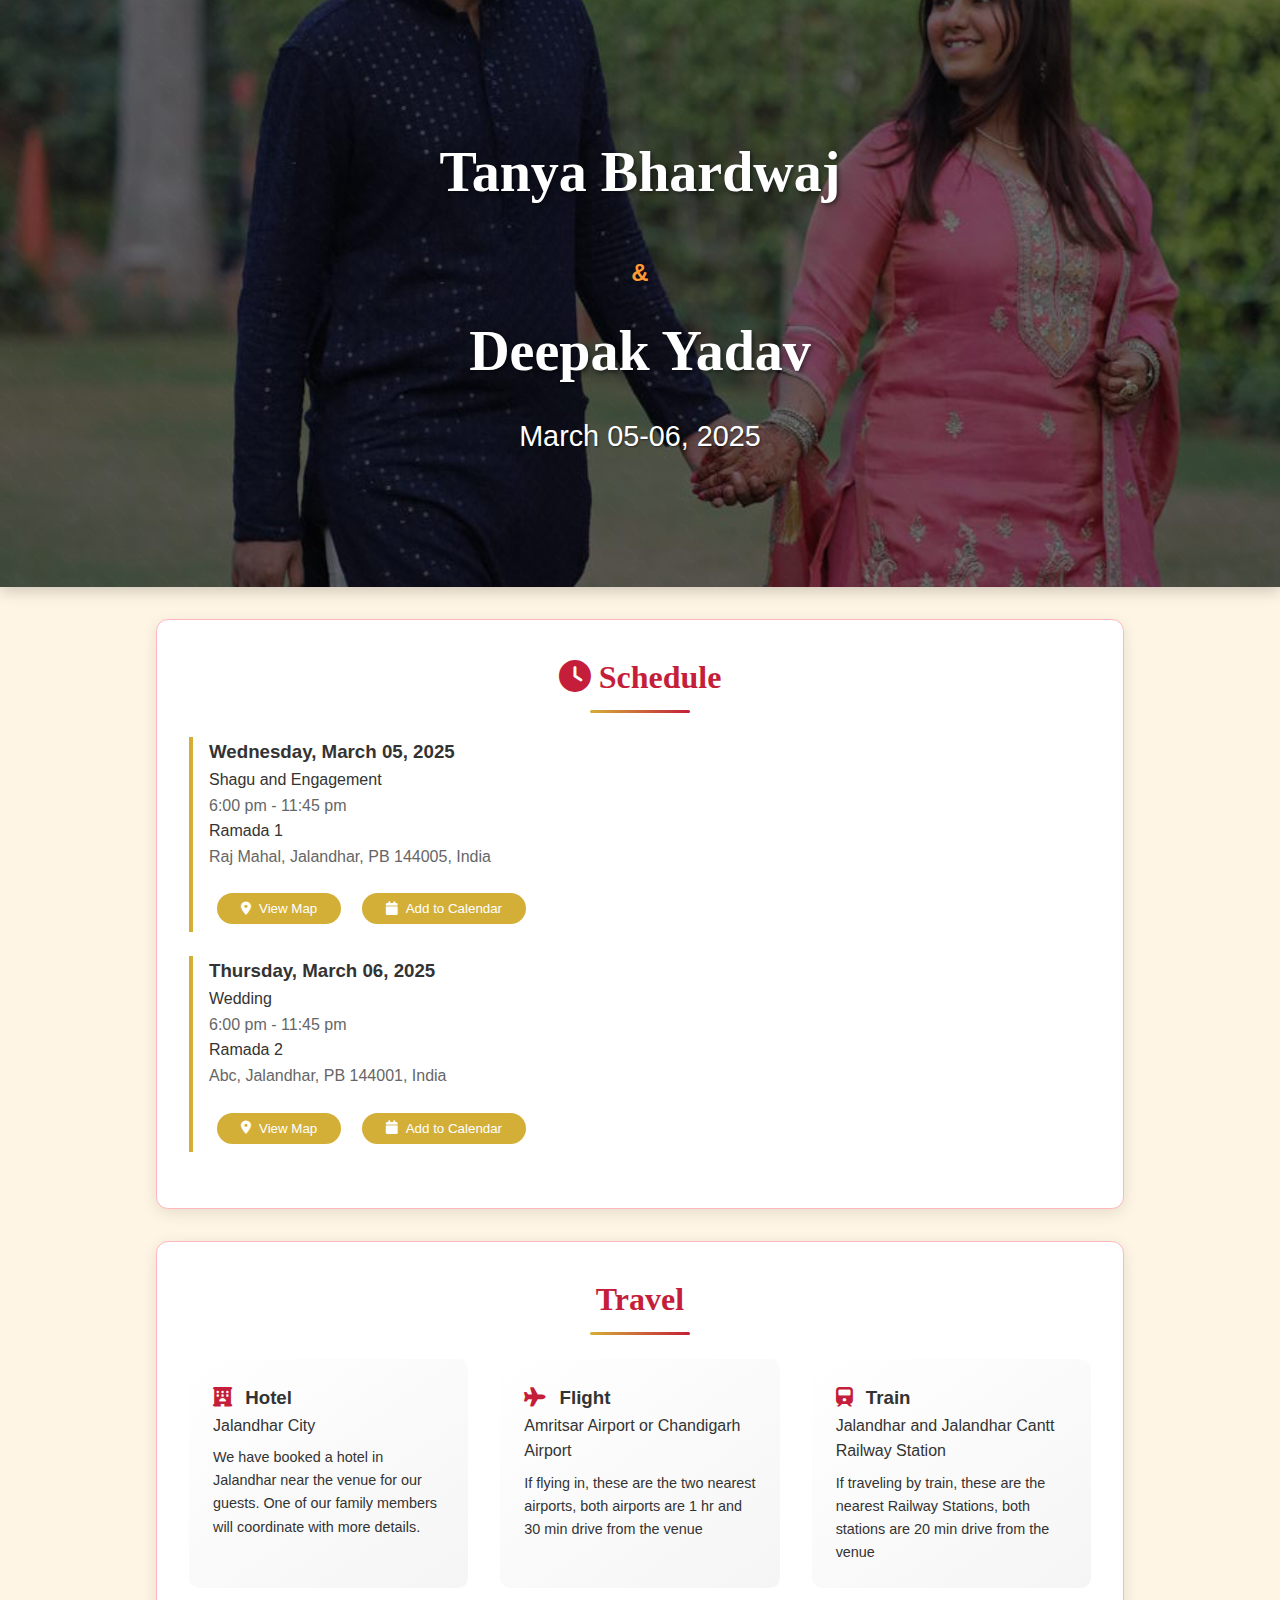
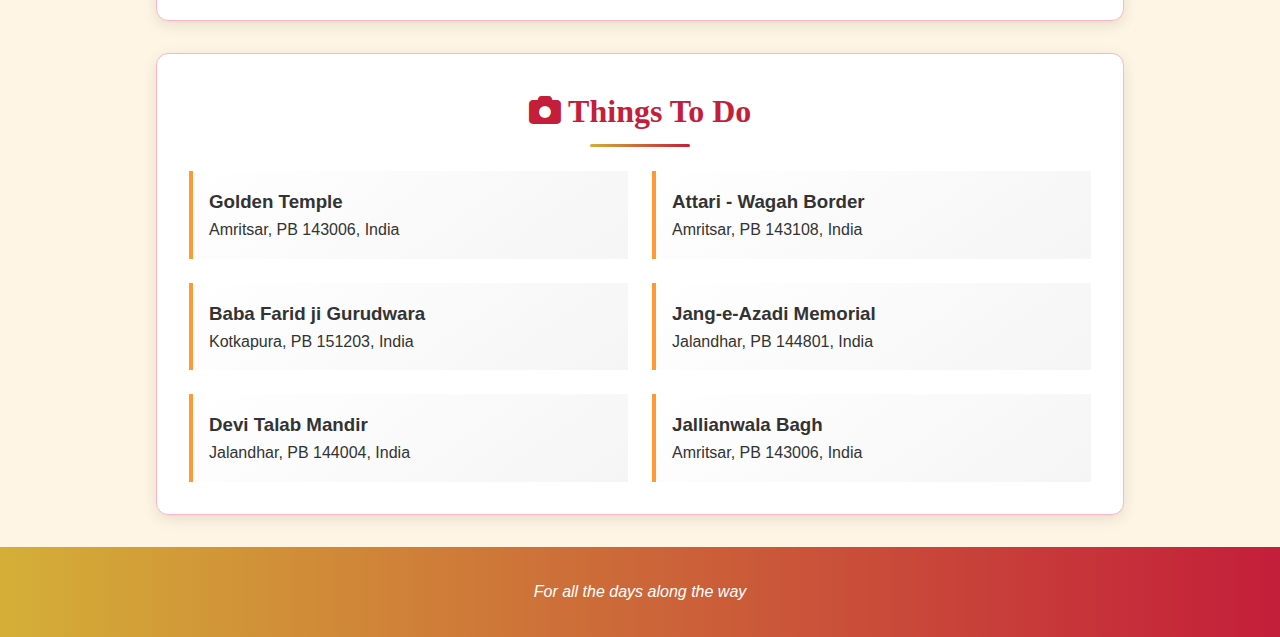
==== td.html @ 760abc2f "Update td.html" ====
<!DOCTYPE html>
<html lang="en">
<head>
    <meta charset="UTF-8">
    <meta name="viewport" content="width=device-width, initial-scale=1.0">
    <title>Tanya & Deepak's Wedding</title>
    <link href="https://cdnjs.cloudflare.com/ajax/libs/font-awesome/6.0.0/css/all.min.css" rel="stylesheet">
    <style>
        :root {
            --primary-color: #D4AF37;  /* Indian Gold */
            --secondary-color: #C41E3A; /* Indian Red */
            --accent-color: #FF9933;   /* Saffron */
            --text-color: #333;
            --border-color: #FFB6C1;   /* Light Pink */
        }

        * {
            margin: 0;
            padding: 0;
            box-sizing: border-box;
            font-family: 'Arial', sans-serif;
        }

        body {
            background-color: #FFF5E4;
            color: var(--text-color);
            line-height: 1.6;
        }

        .header {
            background: linear-gradient(rgba(0, 0, 0, 0.5), rgba(0, 0, 0, 0.5)),
                        url('/0G2A3738.JPG') center/cover;
            padding: 8rem 1rem;
            text-align: center;
            position: relative;
            color: white;
            box-shadow: 0 4px 15px rgba(0,0,0,0.2);
        }

        .header::before {
            content: '';
            position: absolute;
            top: 0;
            left: 0;
            right: 0;
            bottom: 0;
            background: url("data:image/svg+xml,%3Csvg width='52' height='26' viewBox='0 0 52 26' xmlns='http://www.w3.org/2000/svg'%3E%3Cg fill='none' fill-rule='evenodd'%3E%3Cg fill='%23ffffff' fill-opacity='0.1'%3E%3Cpath d='M10 10c0-2.21-1.79-4-4-4-3.314 0-6-2.686-6-6h2c0 2.21 1.79 4 4 4 3.314 0 6 2.686 6 6 0 2.21 1.79 4 4 4 3.314 0 6 2.686 6 6 0 2.21 1.79 4 4 4v2c-3.314 0-6-2.686-6-6 0-2.21-1.79-4-4-4-3.314 0-6-2.686-6-6zm25.464-1.95l8.486 8.486-1.414 1.414-8.486-8.486 1.414-1.414z' /%3E%3C/g%3E%3C/g%3E%3C/svg%3E");
            opacity: 0.1;
        }

        .names {
            font-size: 3.5rem;
            margin-bottom: 1rem;
            font-family: 'Times New Roman', serif;
            text-shadow: 2px 2px 4px rgba(0,0,0,0.5);
        }

        .date {
            color: white;
            font-size: 1.8rem;
            text-shadow: 1px 1px 2px rgba(0,0,0,0.5);
        }

        .container {
            max-width: 1000px;
            margin: 2rem auto;
            padding: 0 1rem;
        }

        .card {
            background: white;
            border-radius: 12px;
            padding: 2rem;
            margin-bottom: 2rem;
            box-shadow: 0 4px 15px rgba(0,0,0,0.1);
            border: 1px solid var(--border-color);
        }

        .section-title {
            font-size: 2rem;
            margin-bottom: 1.5rem;
            color: var(--secondary-color);
            font-family: 'Times New Roman', serif;
            text-align: center;
            position: relative;
            padding-bottom: 10px;
        }

        .section-title::after {
            content: '';
            position: absolute;
            bottom: 0;
            left: 50%;
            transform: translateX(-50%);
            width: 100px;
            height: 3px;
            background: linear-gradient(to right, var(--primary-color), var(--secondary-color));
            border-radius: 2px;
        }

        .schedule-item {
            border-left: 4px solid var(--primary-color);
            padding-left: 1rem;
            margin-bottom: 1.5rem;
            transition: transform 0.3s ease;
        }

        .schedule-item:hover {
            transform: translateX(10px);
        }

        .travel-grid {
            display: grid;
            grid-template-columns: repeat(auto-fit, minmax(250px, 1fr));
            gap: 2rem;
        }

        .travel-item {
            padding: 1.5rem;
            background: linear-gradient(145deg, #ffffff, #f5f5f5);
            border-radius: 10px;
            transition: transform 0.3s ease;
        }

        .travel-item:hover {
            transform: translateY(-5px);
        }

        .travel-item i {
            color: var(--secondary-color);
            margin-right: 0.5rem;
            font-size: 1.2rem;
        }

        .places-grid {
            display: grid;
            grid-template-columns: repeat(auto-fit, minmax(300px, 1fr));
            gap: 1.5rem;
        }

        .place-item {
            border-left: 4px solid var(--accent-color);
            padding: 1rem;
            background: linear-gradient(145deg, #ffffff, #f5f5f5);
            transition: transform 0.3s ease;
        }

        .place-item:hover {
            transform: translateX(5px);
        }

        .btn {
            display: inline-flex;
            align-items: center;
            padding: 0.5rem 1.5rem;
            background-color: var(--primary-color);
            color: white;
            border: none;
            border-radius: 25px;
            cursor: pointer;
            text-decoration: none;
            margin: 0.5rem;
            transition: all 0.3s ease;
            font-weight: 500;
        }

        .btn i {
            margin-right: 0.5rem;
        }

        .btn:hover {
            background-color: var(--secondary-color);
            transform: translateY(-2px);
            box-shadow: 0 4px 15px rgba(0,0,0,0.2);
        }

        .footer {
            text-align: center;
            padding: 2rem;
            background: linear-gradient(to right, var(--primary-color), var(--secondary-color));
            color: white;
            font-style: italic;
        }

        @media (max-width: 768px) {
            .names {
                font-size: 2.5rem;
            }
            
            .date {
                font-size: 1.4rem;
            }

            .card {
                padding: 1rem;
            }
        }

        /* Animation for elements */
        @keyframes fadeInUp {
            from {
                opacity: 0;
                transform: translateY(20px);
            }
            to {
                opacity: 1;
                transform: translateY(0);
            }
        }

        .card {
            animation: fadeInUp 0.6s ease forwards;
        }
    </style>
</head>
<body>
    <!-- [Rest of the HTML remains the same as before, just remove the "Add All Events" button] -->
    <header class="header">
        <h1 class="names">
            Tanya Bhardwaj
            <br>
            <span style="color: var(--accent-color); font-size: 1.5rem;">&</span>
            <br>
            Deepak Yadav
        </h1>
        <p class="date">March 05-06, 2025</p>
    </header>

    <div class="container">
        <!-- Schedule Section -->
        <section class="card">
            <h2 class="section-title">
                <i class="fas fa-clock"></i> Schedule
            </h2>
            <div class="schedule-item">
                <h3>Wednesday, March 05, 2025</h3>
                <p>Shagu and Engagement</p>
                <p style="color: #666;">6:00 pm - 11:45 pm</p>
                <p>Ramada 1</p>
                <p style="color: #666;">Raj Mahal, Jalandhar, PB 144005, India</p>
                <div style="margin-top: 1rem;">
                    <button class="btn" onclick="openMap('Ramada 1, Raj Mahal, Jalandhar, PB 144005, India')">
                        <i class="fas fa-map-marker-alt"></i> View Map
                    </button>
                    <button class="btn" onclick="addToCalendar('Shagu and Engagement', '2025-03-05T18:00:00', '2025-03-05T23:45:00', 'Ramada 1, Raj Mahal, Jalandhar, PB 144005, India')">
                        <i class="fas fa-calendar"></i> Add to Calendar
                    </button>
                </div>
            </div>
            <div class="schedule-item">
                <h3>Thursday, March 06, 2025</h3>
                <p>Wedding</p>
                <p style="color: #666;">6:00 pm - 11:45 pm</p>
                <p>Ramada 2</p>
                <p style="color: #666;">Abc, Jalandhar, PB 144001, India</p>
                <div style="margin-top: 1rem;">
                    <button class="btn" onclick="openMap('Ramada 2, Abc, Jalandhar, PB 144001, India')">
                        <i class="fas fa-map-marker-alt"></i> View Map
                    </button>
                    <button class="btn" onclick="addToCalendar('Wedding Ceremony', '2025-03-06T18:00:00', '2025-03-06T23:45:00', 'Ramada 2, Abc, Jalandhar, PB 144001, India')">
                        <i class="fas fa-calendar"></i> Add to Calendar
                    </button>
                </div>
            </div>
        </section>

        <!-- Travel Section -->
        <section class="card">
            <h2 class="section-title">Travel</h2>
            <div class="travel-grid">
                <div class="travel-item">
                    <h3><i class="fas fa-hotel"></i> Hotel</h3>
                    <p>Jalandhar City</p>
                    <p style="font-size: 0.9rem; margin-top: 0.5rem;">
                        We have booked a hotel in Jalandhar near the venue for our guests. 
                        One of our family members will coordinate with more details.
                    </p>
                </div>

                <div class="travel-item">
                    <h3><i class="fas fa-plane"></i> Flight</h3>
                    <p>Amritsar Airport or Chandigarh Airport</p>
                    <p style="font-size: 0.9rem; margin-top: 0.5rem;">
                        If flying in, these are the two nearest airports, both airports are 1 hr and 30 min drive from the venue
                    </p>
                </div>

                <div class="travel-item">
                    <h3><i class="fas fa-train"></i> Train</h3>
                    <p>Jalandhar and Jalandhar Cantt Railway Station</p>
                    <p style="font-size: 0.9rem; margin-top: 0.5rem;">
                        If traveling by train, these are the nearest Railway Stations, both stations are 20 min drive from the venue
                    </p>
                </div>
            </div>
        </section>

        <!-- Things To Do Section -->
        <section class="card">
            <h2 class="section-title">
                <i class="fas fa-camera"></i> Things To Do
            </h2>
            <div class="places-grid">
                <div class="place-item">
                    <h3>Golden Temple</h3>
                    <p>Amritsar, PB 143006, India</p>
                </div>
                <div class="place-item">
                    <h3>Attari - Wagah Border</h3>
                    <p>Amritsar, PB 143108, India</p>
                </div>
                <div class="place-item">
                    <h3>Baba Farid ji Gurudwara</h3>
                    <p>Kotkapura, PB 151203, India</p>
                </div>
                <div class="place-item">
                    <h3>Jang-e-Azadi Memorial</h3>
                    <p>Jalandhar, PB 144801, India</p>
                </div>
                <div class="place-item">
                    <h3>Devi Talab Mandir</h3>
                    <p>Jalandhar, PB 144004, India</p>
                </div>
                <div class="place-item">
                    <h3>Jallianwala Bagh</h3>
                    <p>Amritsar, PB 143006, India</p>
                </div>
            </div>
        </section>
    </div>

    <footer class="footer">
        <p>For all the days along the way</p>
    </footer>

    <script>
        function openMap(location) {
            const mapUrl = `https://www.google.com/maps/search/?api=1&query=${encodeURIComponent(location)}`;
            window.open(mapUrl, '_blank');
        }

        function addToCalendar(title, startTime, endTime, location) {
            const calendarUrl = `https://calendar.google.com/calendar/render?action=TEMPLATE&text=${encodeURIComponent(title)}&dates=${startTime.replace(/[-:]/g, '')}/${endTime.replace(/[-:]/g, '')}&location=${encodeURIComponent(location)}`;
            window.open(calendarUrl, '_blank');
        }
    </script>
</body>
</html>
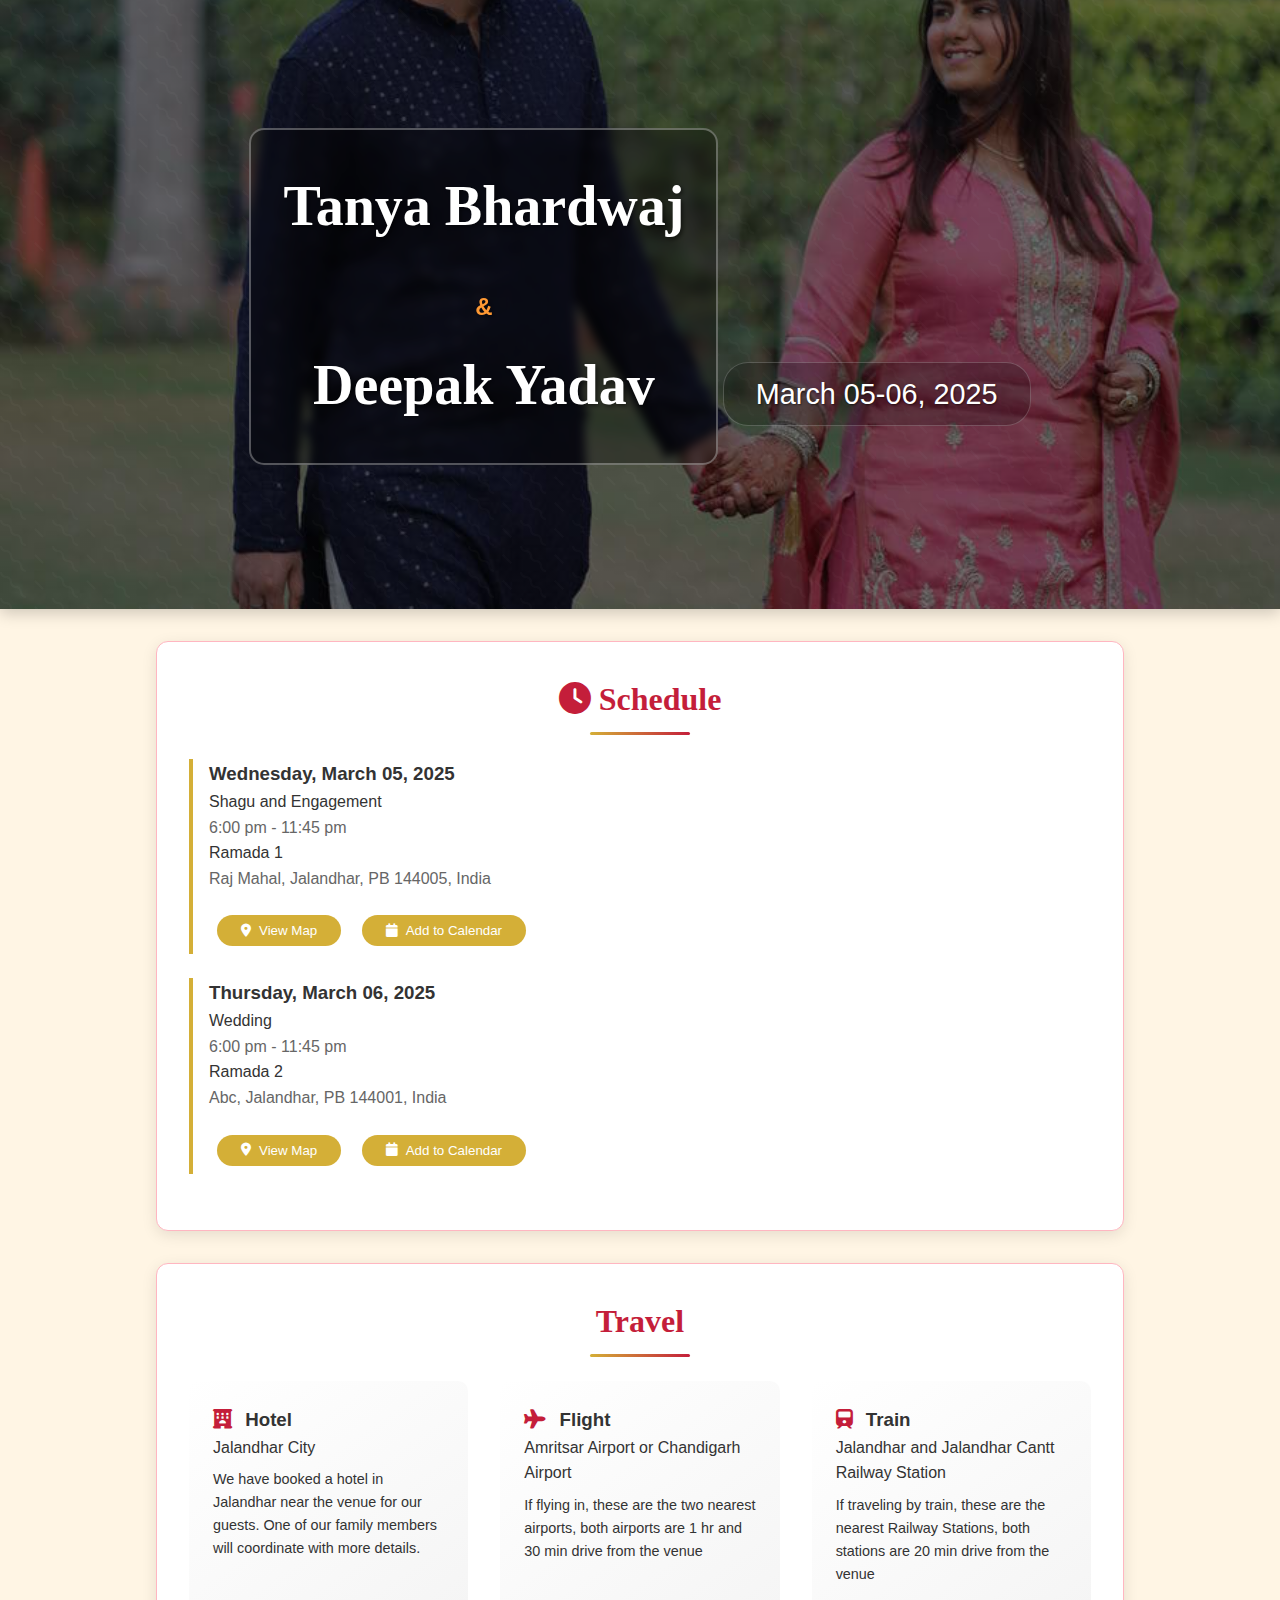
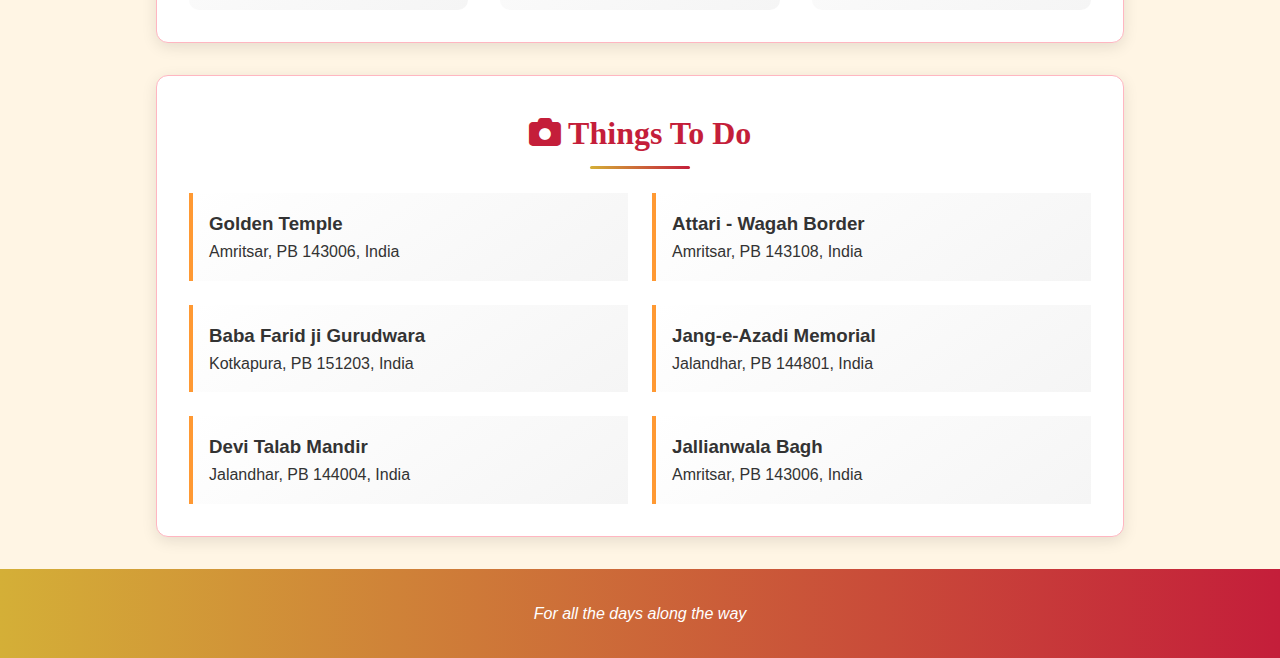
==== commit fc847c23: "Update td.html" ====
--- a/td.html
+++ b/td.html
@@ -21,6 +21,78 @@
             font-family: 'Arial', sans-serif;
         }
 
+        body {
+            background-color: #FFF5E4;
+            color: var(--text-color);
+            line-height: 1.6;
+        }
+
+        .header {
+            background: url('/api/placeholder/1200/800') center/cover;
+            padding: 8rem 1rem;
+            text-align: center;
+            position: relative;
+            color: white;
+            box-shadow: 0 4px 15px rgba(0,0,0,0.2);
+        }
+
+        .header::before {
+            content: '';
+            position: absolute;
+            top: 0;
+            left: 0;
+            right: 0;
+            bottom: 0;
+            background: linear-gradient(
+                135deg,
+                rgba(0, 0, 0, 0.8) 0%,
+                rgba(0, 0, 0, 0.6) 50%,
+                rgba(0, 0, 0, 0.4) 100%
+            );
+            z-index: 1;
+        }
+
+        .header::after {
+            content: '';
+            position: absolute;
+            top: 0;
+            left: 0;
+            right: 0;
+            bottom: 0;
+            background: url("data:image/svg+xml,%3Csvg width='52' height='26' viewBox='0 0 52 26' xmlns='http://www.w3.org/2000/svg'%3E%3Cg fill='none' fill-rule='evenodd'%3E%3Cg fill='%23ffffff' fill-opacity='0.1'%3E%3Cpath d='M10 10c0-2.21-1.79-4-4-4-3.314 0-6-2.686-6-6h2c0 2.21 1.79 4 4 4 3.314 0 6 2.686 6 6 0 2.21 1.79 4 4 4 3.314 0 6 2.686 6 6 0 2.21 1.79 4 4 4v2c-3.314 0-6-2.686-6-6 0-2.21-1.79-4-4-4-3.314 0-6-2.686-6-6zm25.464-1.95l8.486 8.486-1.414 1.414-8.486-8.486 1.414-1.414z' /%3E%3C/g%3E%3C/g%3E%3C/svg%3E");
+            opacity: 0.1;
+            z-index: 2;
+        }
+
+        .names {
+            font-size: 3.5rem;
+            margin-bottom: 1rem;
+            font-family: 'Times New Roman', serif;
+            text-shadow: 2px 2px 4px rgba(0,0,0,0.5);
+            position: relative;
+            z-index: 3;
+            padding: 2rem;
+            background: rgba(0, 0, 0, 0.3);
+            border: 2px solid rgba(255, 255, 255, 0.3);
+            border-radius: 15px;
+            backdrop-filter: blur(5px);
+            display: inline-block;
+        }
+
+        .date {
+            color: white;
+            font-size: 1.8rem;
+            text-shadow: 1px 1px 2px rgba(0,0,0,0.5);
+            position: relative;
+            z-index: 3;
+            margin-top: 1rem;
+            background: rgba(0, 0, 0, 0.2);
+            padding: 0.5rem 2rem;
+            border-radius: 25px;
+            display: inline-block;
+            border: 1px solid rgba(255, 255, 255, 0.2);
+        }
+        
         body {
             background-color: #FFF5E4;
             color: var(--text-color);
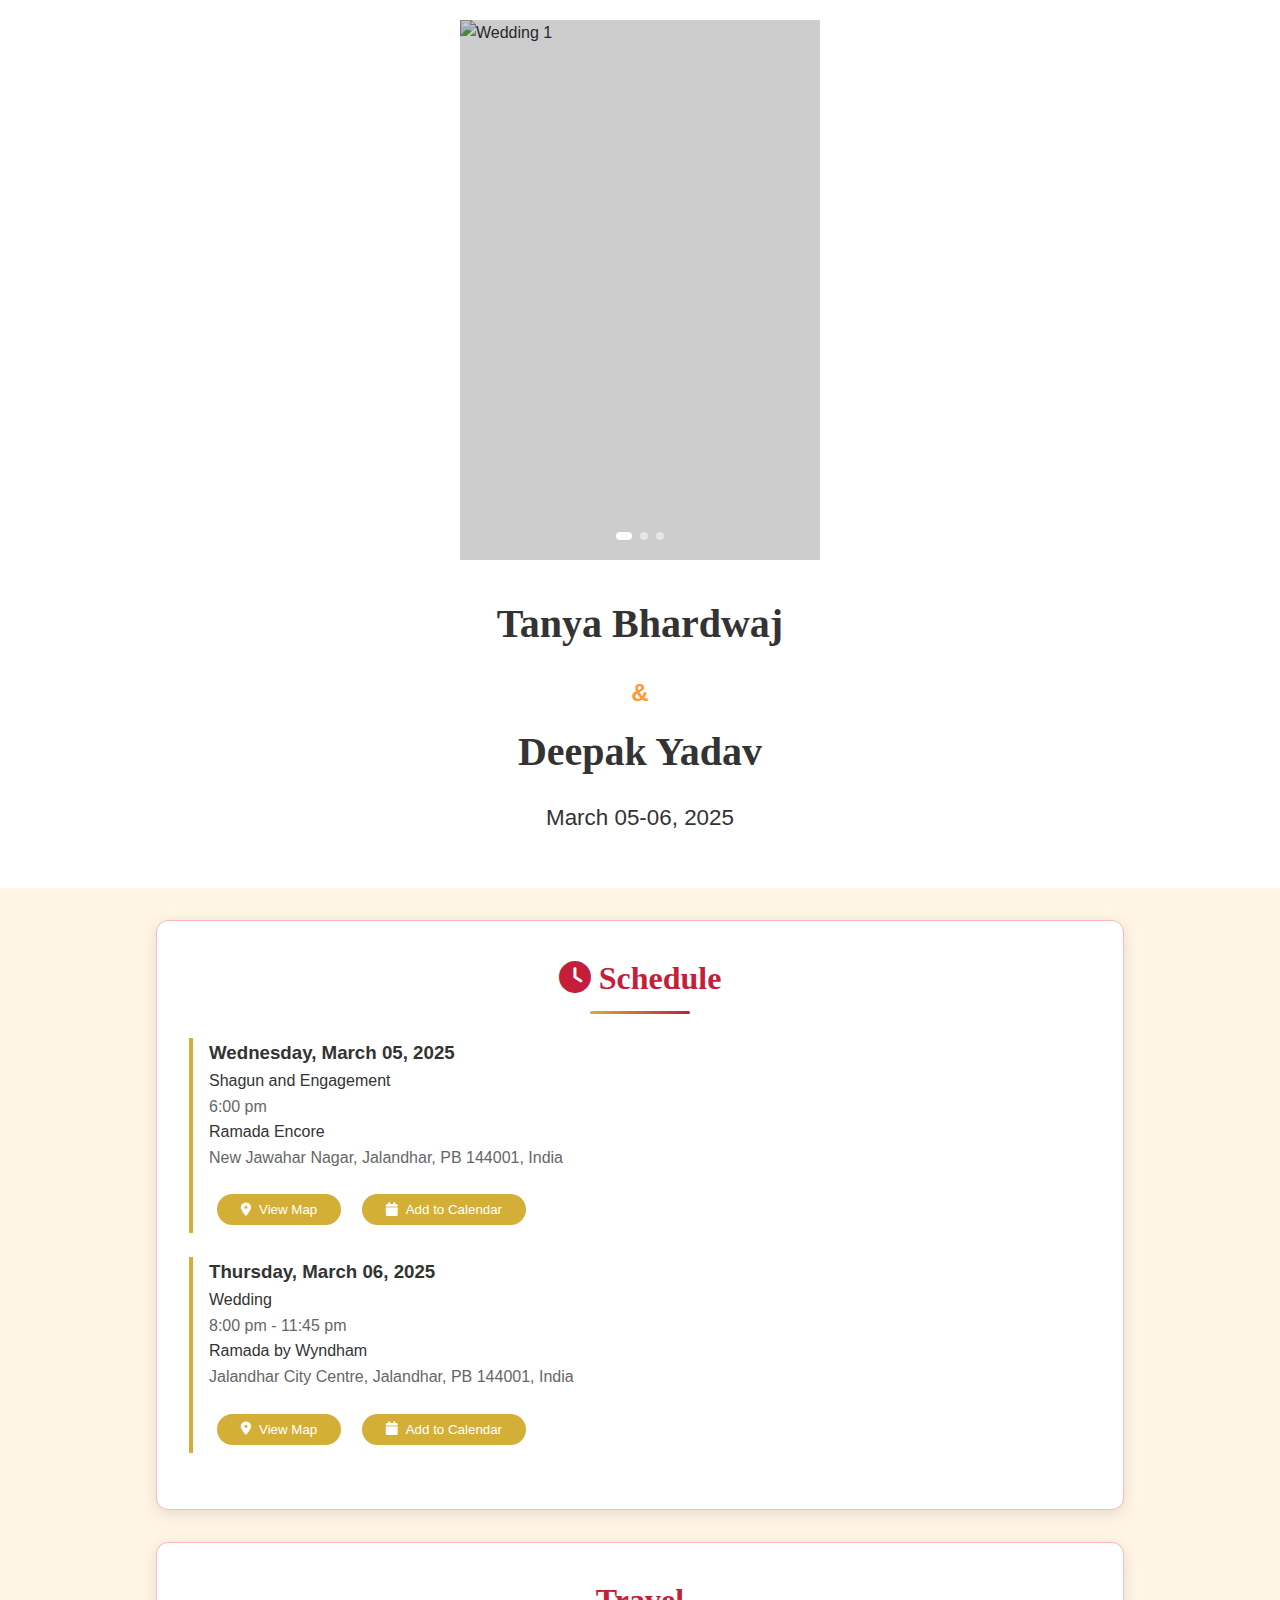
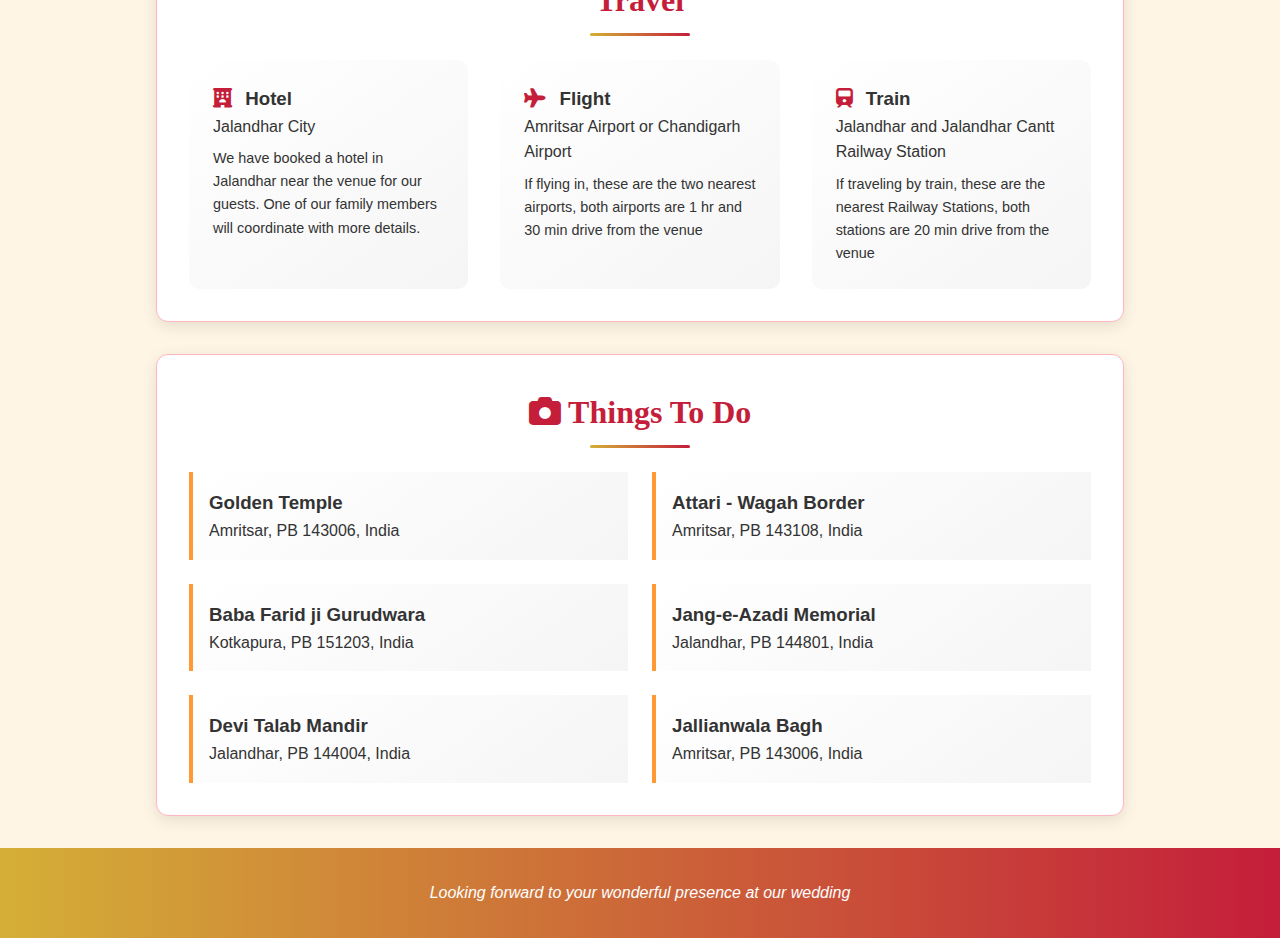
==== commit 3beae2d6: "Update td.html" ====
--- a/td.html
+++ b/td.html
@@ -7,11 +7,11 @@
     <link href="https://cdnjs.cloudflare.com/ajax/libs/font-awesome/6.0.0/css/all.min.css" rel="stylesheet">
     <style>
         :root {
-            --primary-color: #D4AF37;  /* Indian Gold */
-            --secondary-color: #C41E3A; /* Indian Red */
-            --accent-color: #FF9933;   /* Saffron */
+            --primary-color: #D4AF37;
+            --secondary-color: #C41E3A;
+            --accent-color: #FF9933;
             --text-color: #333;
-            --border-color: #FFB6C1;   /* Light Pink */
+            --border-color: #FFB6C1;
         }
 
         * {
@@ -27,112 +27,107 @@
             line-height: 1.6;
         }
 
+        /* Updated Carousel Styles */
+        .header-container {
+            width: 100%;
+            background-color: white;
+            padding: 20px 0;
+        }
+
         .header {
-            background: url('/api/placeholder/1200/800') center/cover;
-            padding: 8rem 1rem;
-            text-align: center;
             position: relative;
-            color: white;
-            box-shadow: 0 4px 15px rgba(0,0,0,0.2);
-        }
-
-        .header::before {
-            content: '';
+            height: 60vh;
+            display: flex;
+            justify-content: center;
+            align-items: center;
+            overflow: hidden;
+            background: none;
+            padding: 0;
+            margin-bottom: 0;
+        }
+
+        .carousel {
+            height: 100%;
+            aspect-ratio: 2/3;
+            position: relative;
+            margin: 0 auto;
+        }
+
+        .carousel-slide {
             position: absolute;
             top: 0;
             left: 0;
-            right: 0;
-            bottom: 0;
-            background: linear-gradient(
-                135deg,
-                rgba(0, 0, 0, 0.8) 0%,
-                rgba(0, 0, 0, 0.6) 50%,
-                rgba(0, 0, 0, 0.4) 100%
-            );
-            z-index: 1;
-        }
-
-        .header::after {
-            content: '';
+            width: 100%;
+            height: 100%;
+            opacity: 0;
+            transition: opacity 1s ease-in-out;
+        }
+
+        .carousel-slide.active {
+            opacity: 1;
+        }
+
+        .carousel-slide img {
+            width: 100%;
+            height: 100%;
+            object-fit: cover;
+        }
+
+        .carousel-overlay {
             position: absolute;
             top: 0;
             left: 0;
-            right: 0;
-            bottom: 0;
-            background: url("data:image/svg+xml,%3Csvg width='52' height='26' viewBox='0 0 52 26' xmlns='http://www.w3.org/2000/svg'%3E%3Cg fill='none' fill-rule='evenodd'%3E%3Cg fill='%23ffffff' fill-opacity='0.1'%3E%3Cpath d='M10 10c0-2.21-1.79-4-4-4-3.314 0-6-2.686-6-6h2c0 2.21 1.79 4 4 4 3.314 0 6 2.686 6 6 0 2.21 1.79 4 4 4 3.314 0 6 2.686 6 6 0 2.21 1.79 4 4 4v2c-3.314 0-6-2.686-6-6 0-2.21-1.79-4-4-4-3.314 0-6-2.686-6-6zm25.464-1.95l8.486 8.486-1.414 1.414-8.486-8.486 1.414-1.414z' /%3E%3C/g%3E%3C/g%3E%3C/svg%3E");
-            opacity: 0.1;
-            z-index: 2;
+            width: 100%;
+            height: 100%;
+            background: rgba(0, 0, 0, 0.2);
+        }
+
+        .carousel-dots {
+            position: absolute;
+            bottom: 20px;
+            left: 50%;
+            transform: translateX(-50%);
+            display: flex;
+            gap: 8px;
+            z-index: 10;
+        }
+
+        .dot {
+            width: 8px;
+            height: 8px;
+            border-radius: 50%;
+            background: rgba(255, 255, 255, 0.5);
+            cursor: pointer;
+            transition: all 0.3s ease;
+        }
+
+        .dot.active {
+            width: 16px;
+            border-radius: 4px;
+            background: white;
+        }
+
+        /* Names Container Styles */
+        .names-container {
+            background: white;
+            padding: 2rem;
+            text-align: center;
         }
 
         .names {
-            font-size: 3.5rem;
+            font-size: 2rem;
             margin-bottom: 1rem;
+            color: var(--text-color);
             font-family: 'Times New Roman', serif;
-            text-shadow: 2px 2px 4px rgba(0,0,0,0.5);
-            position: relative;
-            z-index: 3;
-            padding: 2rem;
-            background: rgba(0, 0, 0, 0.3);
-            border: 2px solid rgba(255, 255, 255, 0.3);
-            border-radius: 15px;
-            backdrop-filter: blur(5px);
-            display: inline-block;
         }
 
         .date {
-            color: white;
-            font-size: 1.8rem;
-            text-shadow: 1px 1px 2px rgba(0,0,0,0.5);
-            position: relative;
-            z-index: 3;
-            margin-top: 1rem;
-            background: rgba(0, 0, 0, 0.2);
-            padding: 0.5rem 2rem;
-            border-radius: 25px;
-            display: inline-block;
-            border: 1px solid rgba(255, 255, 255, 0.2);
-        }
-        
-        body {
-            background-color: #FFF5E4;
+            font-size: 1.2rem;
             color: var(--text-color);
-            line-height: 1.6;
-        }
-
-        .header {
-            background: linear-gradient(rgba(0, 0, 0, 0.5), rgba(0, 0, 0, 0.5)),
-                        url('/0G2A3738.JPG') center/cover;
-            padding: 8rem 1rem;
-            text-align: center;
-            position: relative;
-            color: white;
-            box-shadow: 0 4px 15px rgba(0,0,0,0.2);
-        }
-
-        .header::before {
-            content: '';
-            position: absolute;
-            top: 0;
-            left: 0;
-            right: 0;
-            bottom: 0;
-            background: url("data:image/svg+xml,%3Csvg width='52' height='26' viewBox='0 0 52 26' xmlns='http://www.w3.org/2000/svg'%3E%3Cg fill='none' fill-rule='evenodd'%3E%3Cg fill='%23ffffff' fill-opacity='0.1'%3E%3Cpath d='M10 10c0-2.21-1.79-4-4-4-3.314 0-6-2.686-6-6h2c0 2.21 1.79 4 4 4 3.314 0 6 2.686 6 6 0 2.21 1.79 4 4 4 3.314 0 6 2.686 6 6 0 2.21 1.79 4 4 4v2c-3.314 0-6-2.686-6-6 0-2.21-1.79-4-4-4-3.314 0-6-2.686-6-6zm25.464-1.95l8.486 8.486-1.414 1.414-8.486-8.486 1.414-1.414z' /%3E%3C/g%3E%3C/g%3E%3C/svg%3E");
-            opacity: 0.1;
-        }
-
-        .names {
-            font-size: 3.5rem;
-            margin-bottom: 1rem;
-            font-family: 'Times New Roman', serif;
-            text-shadow: 2px 2px 4px rgba(0,0,0,0.5);
-        }
-
-        .date {
-            color: white;
-            font-size: 1.8rem;
-            text-shadow: 1px 1px 2px rgba(0,0,0,0.5);
-        }
-
+            margin-top: 0.5rem;
+        }
+
+        /* Rest of your existing styles */
         .container {
             max-width: 1000px;
             margin: 2rem auto;
@@ -146,6 +141,7 @@
             margin-bottom: 2rem;
             box-shadow: 0 4px 15px rgba(0,0,0,0.1);
             border: 1px solid var(--border-color);
+            animation: fadeInUp 0.6s ease forwards;
         }
 
         .section-title {
@@ -254,7 +250,7 @@
             font-style: italic;
         }
 
-        @media (max-width: 768px) {
+        @media (min-width: 768px) {
             .names {
                 font-size: 2.5rem;
             }
@@ -262,13 +258,8 @@
             .date {
                 font-size: 1.4rem;
             }
-
-            .card {
-                padding: 1rem;
-            }
-        }
-
-        /* Animation for elements */
+        }
+
         @keyframes fadeInUp {
             from {
                 opacity: 0;
@@ -279,24 +270,43 @@
                 transform: translateY(0);
             }
         }
-
-        .card {
-            animation: fadeInUp 0.6s ease forwards;
-        }
     </style>
 </head>
 <body>
-    <!-- [Rest of the HTML remains the same as before, just remove the "Add All Events" button] -->
-    <header class="header">
-        <h1 class="names">
-            Tanya Bhardwaj
-            <br>
-            <span style="color: var(--accent-color); font-size: 1.5rem;">&</span>
-            <br>
-            Deepak Yadav
-        </h1>
-        <p class="date">March 05-06, 2025</p>
-    </header>
+    <div class="header-container">
+        <header class="header">
+            <div class="carousel">
+                <div class="carousel-slide active">
+                    <img src="1.jpg" alt="Wedding 1">
+                    <div class="carousel-overlay"></div>
+                </div>
+                <div class="carousel-slide">
+                    <img src="2.jpg" alt="Wedding 2">
+                    <div class="carousel-overlay"></div>
+                </div>
+                <div class="carousel-slide">
+                    <img src="3.jpg" alt="Wedding 3">
+                    <div class="carousel-overlay"></div>
+                </div>
+                <div class="carousel-dots">
+                    <span class="dot active"></span>
+                    <span class="dot"></span>
+                    <span class="dot"></span>
+                </div>
+            </div>
+        </header>
+        
+        <div class="names-container">
+            <h1 class="names">
+                Tanya Bhardwaj
+                <br>
+                <span style="color: var(--accent-color); font-size: 1.5rem;">&</span>
+                <br>
+                Deepak Yadav
+            </h1>
+            <p class="date">March 05-06, 2025</p>
+        </div>
+    </div>
 
     <div class="container">
         <!-- Schedule Section -->
@@ -306,15 +316,15 @@
             </h2>
             <div class="schedule-item">
                 <h3>Wednesday, March 05, 2025</h3>
-                <p>Shagu and Engagement</p>
-                <p style="color: #666;">6:00 pm - 11:45 pm</p>
-                <p>Ramada 1</p>
-                <p style="color: #666;">Raj Mahal, Jalandhar, PB 144005, India</p>
+                <p>Shagun and Engagement</p>
+                <p style="color: #666;">6:00 pm</p>
+                <p>Ramada Encore</p>
+                <p style="color: #666;">New Jawahar Nagar, Jalandhar, PB 144001, India</p>
                 <div style="margin-top: 1rem;">
-                    <button class="btn" onclick="openMap('Ramada 1, Raj Mahal, Jalandhar, PB 144005, India')">
+                    <button class="btn" onclick="openMap('Ramada Encore, 525, New Jawahar Nagar, Civil Line, Jalandhar, Punjab 144001')">
                         <i class="fas fa-map-marker-alt"></i> View Map
                     </button>
-                    <button class="btn" onclick="addToCalendar('Shagu and Engagement', '2025-03-05T18:00:00', '2025-03-05T23:45:00', 'Ramada 1, Raj Mahal, Jalandhar, PB 144005, India')">
+                    <button class="btn" onclick="addToCalendar('Shagu and Engagement', '2025-03-05T18:00:00', '2025-03-05T23:45:00', 'Ramada Encore, 525, New Jawahar Nagar, Civil Line, Jalandhar, Punjab 144001, India')">
                         <i class="fas fa-calendar"></i> Add to Calendar
                     </button>
                 </div>
@@ -322,14 +332,14 @@
             <div class="schedule-item">
                 <h3>Thursday, March 06, 2025</h3>
                 <p>Wedding</p>
-                <p style="color: #666;">6:00 pm - 11:45 pm</p>
-                <p>Ramada 2</p>
-                <p style="color: #666;">Abc, Jalandhar, PB 144001, India</p>
+                <p style="color: #666;">8:00 pm - 11:45 pm</p>
+                <p>Ramada by Wyndham</p>
+                <p style="color: #666;">Jalandhar City Centre, Jalandhar, PB 144001, India</p>
                 <div style="margin-top: 1rem;">
-                    <button class="btn" onclick="openMap('Ramada 2, Abc, Jalandhar, PB 144001, India')">
+                    <button class="btn" onclick="openMap('Ramada by Wyndham Jalandhar City Centre, Nam Dev Chowk, G.T. Road, Sehdev Market, Jalandhar, Punjab 144001, India')">
                         <i class="fas fa-map-marker-alt"></i> View Map
                     </button>
-                    <button class="btn" onclick="addToCalendar('Wedding Ceremony', '2025-03-06T18:00:00', '2025-03-06T23:45:00', 'Ramada 2, Abc, Jalandhar, PB 144001, India')">
+                    <button class="btn" onclick="addToCalendar('Wedding Ceremony', '2025-03-06T18:00:00', '2025-03-06T23:45:00', 'Ramada by Wyndham Jalandhar City Centre, Nam Dev Chowk, G.T. Road, Sehdev Market, Jalandhar, Punjab 144001, India')">
                         <i class="fas fa-calendar"></i> Add to Calendar
                     </button>
                 </div>
@@ -402,10 +412,39 @@
     </div>
 
     <footer class="footer">
-        <p>For all the days along the way</p>
+        <p>Looking forward to your wonderful presence at our wedding</p>
     </footer>
-
+            
     <script>
+        document.addEventListener('DOMContentLoaded', function() {
+            const slides = document.querySelectorAll('.carousel-slide');
+            const dots = document.querySelectorAll('.dot');
+            let currentSlide = 0;
+
+            function showSlide(index) {
+                slides.forEach(slide => slide.classList.remove('active'));
+                dots.forEach(dot => dot.classList.remove('active'));
+                
+                slides[index].classList.add('active');
+                dots[index].classList.add('active');
+            }
+
+            function nextSlide() {
+                currentSlide = (currentSlide + 1) % slides.length;
+                showSlide(currentSlide);
+            }
+
+            // Add click events to dots
+            dots.forEach((dot, index) => {
+                dot.addEventListener('click', () => {
+                    currentSlide = index;
+                    showSlide(currentSlide);
+                });
+            });
+
+            // Auto advance slides
+            setInterval(nextSlide, 3000);
+        });
         function openMap(location) {
             const mapUrl = `https://www.google.com/maps/search/?api=1&query=${encodeURIComponent(location)}`;
             window.open(mapUrl, '_blank');
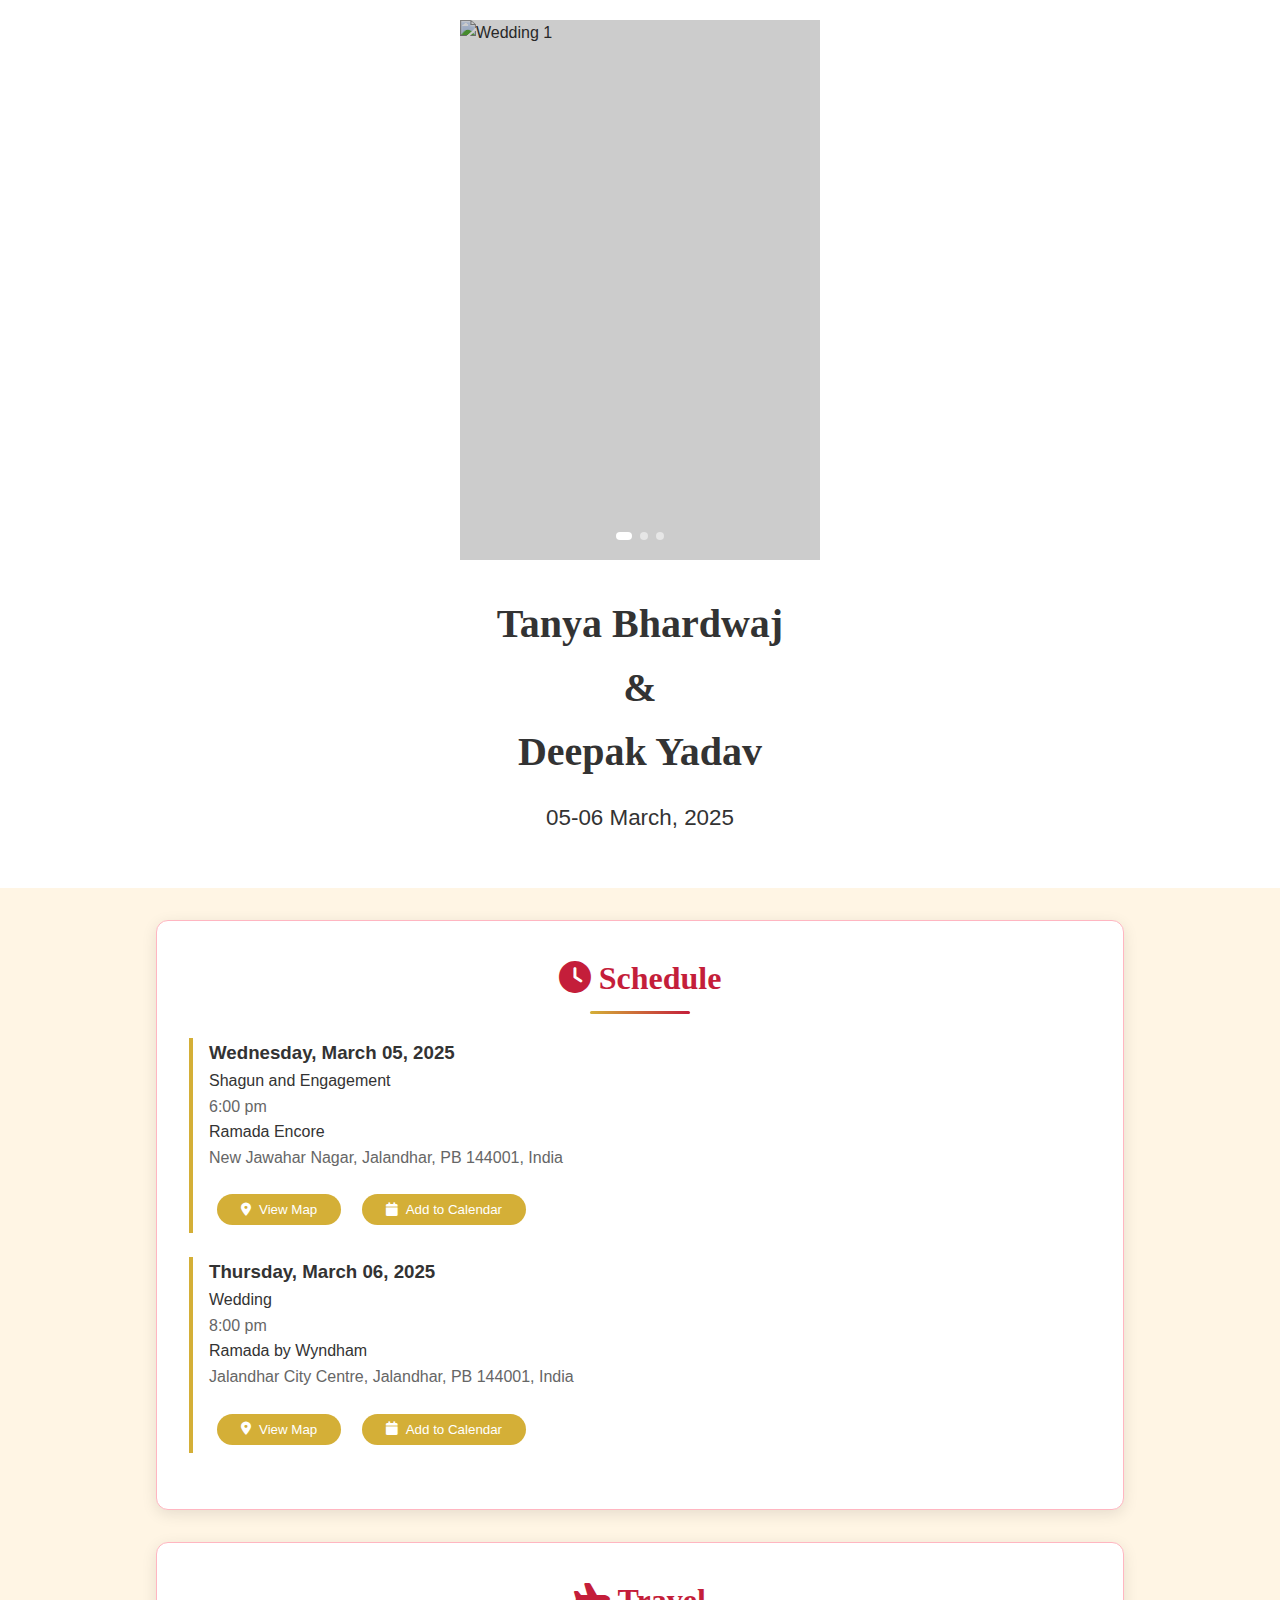
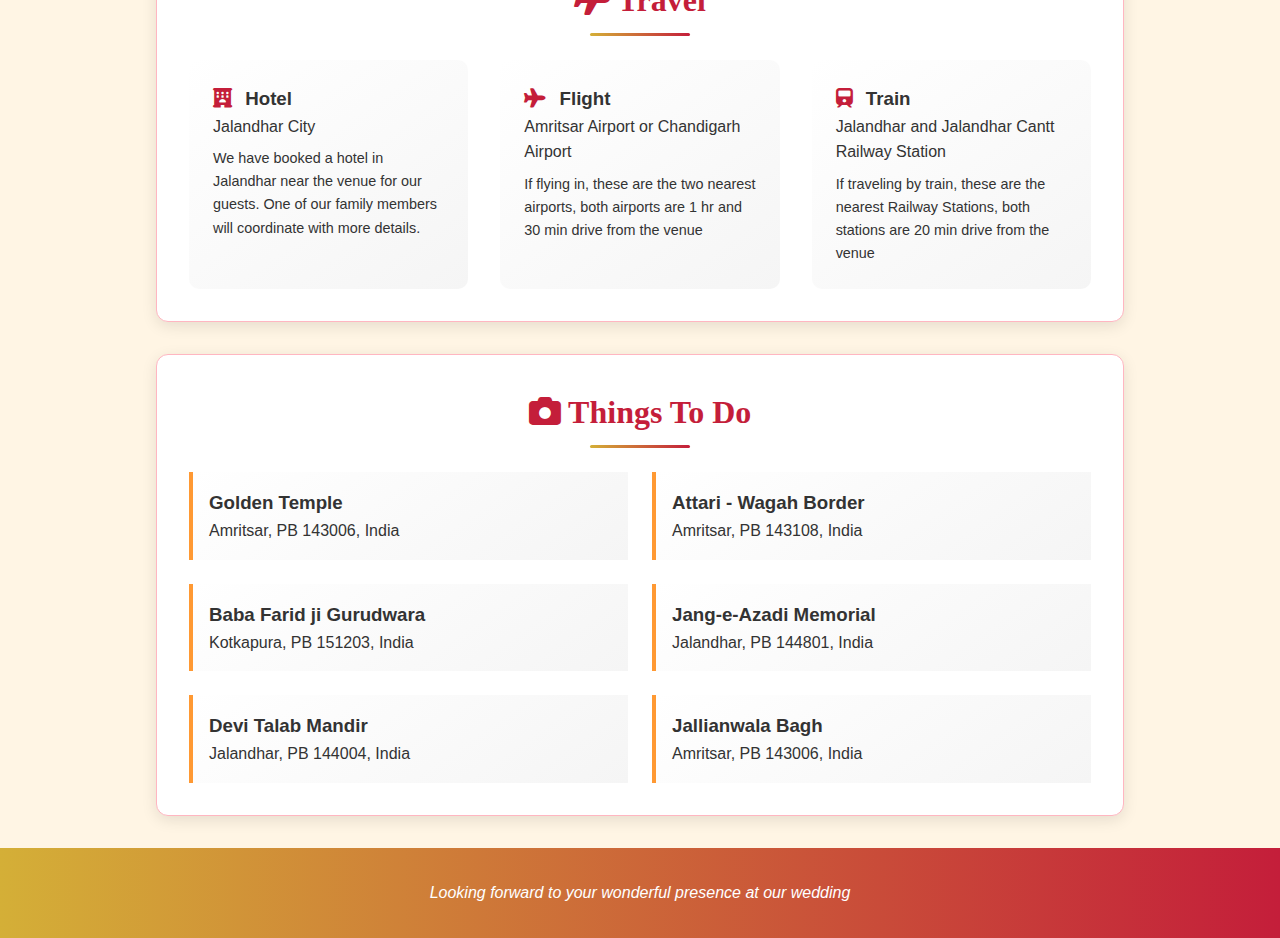
==== commit f877a964: "Update td.html" ====
--- a/td.html
+++ b/td.html
@@ -277,15 +277,15 @@
         <header class="header">
             <div class="carousel">
                 <div class="carousel-slide active">
-                    <img src="1.jpg" alt="Wedding 1">
+                    <img src="1.JPG" alt="Wedding 1">
                     <div class="carousel-overlay"></div>
                 </div>
                 <div class="carousel-slide">
-                    <img src="2.jpg" alt="Wedding 2">
+                    <img src="2.JPG" alt="Wedding 2">
                     <div class="carousel-overlay"></div>
                 </div>
                 <div class="carousel-slide">
-                    <img src="3.jpg" alt="Wedding 3">
+                    <img src="3.JPG" alt="Wedding 3">
                     <div class="carousel-overlay"></div>
                 </div>
                 <div class="carousel-dots">
@@ -300,11 +300,11 @@
             <h1 class="names">
                 Tanya Bhardwaj
                 <br>
-                <span style="color: var(--accent-color); font-size: 1.5rem;">&</span>
+                &
                 <br>
                 Deepak Yadav
             </h1>
-            <p class="date">March 05-06, 2025</p>
+            <p class="date">05-06 March, 2025</p>
         </div>
     </div>
 
@@ -332,7 +332,7 @@
             <div class="schedule-item">
                 <h3>Thursday, March 06, 2025</h3>
                 <p>Wedding</p>
-                <p style="color: #666;">8:00 pm - 11:45 pm</p>
+                <p style="color: #666;">8:00 pm</p>
                 <p>Ramada by Wyndham</p>
                 <p style="color: #666;">Jalandhar City Centre, Jalandhar, PB 144001, India</p>
                 <div style="margin-top: 1rem;">
@@ -348,7 +348,9 @@
 
         <!-- Travel Section -->
         <section class="card">
-            <h2 class="section-title">Travel</h2>
+            <h2 class="section-title">
+               <i class="fas fa-plane"></i> Travel
+            </h2>
             <div class="travel-grid">
                 <div class="travel-item">
                     <h3><i class="fas fa-hotel"></i> Hotel</h3>
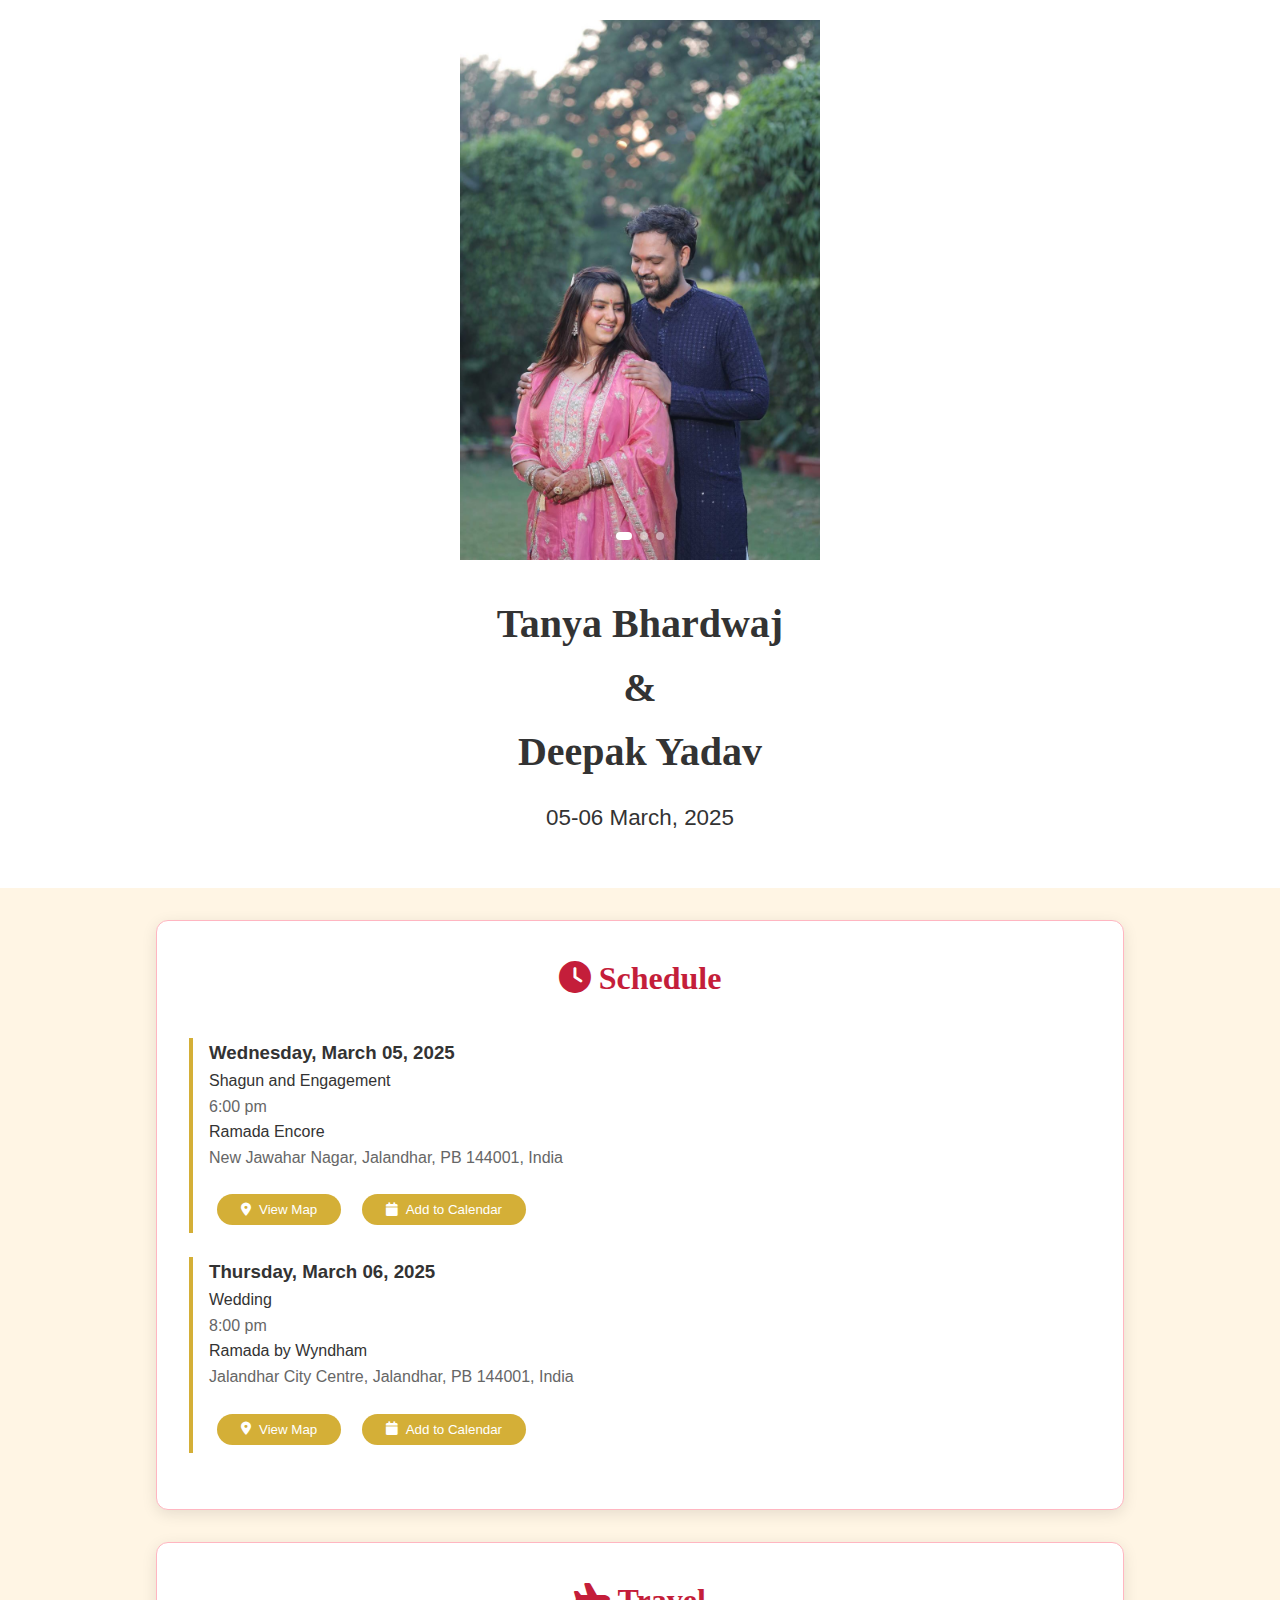
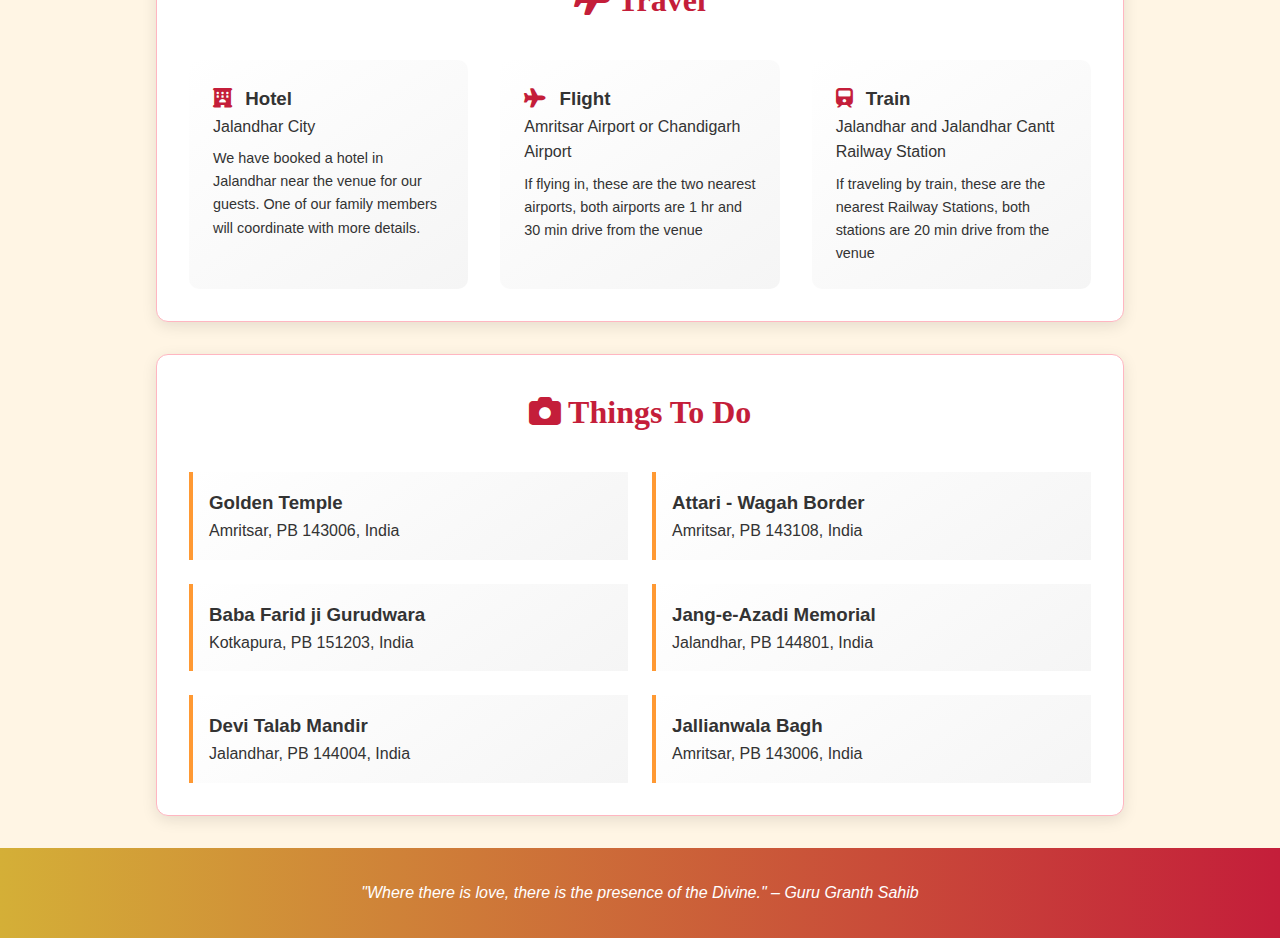
==== commit 28f35c65: "Update td.html" ====
--- a/td.html
+++ b/td.html
@@ -79,7 +79,7 @@
             left: 0;
             width: 100%;
             height: 100%;
-            background: rgba(0, 0, 0, 0.2);
+            background: rgba(0, 0, 0, 0);
         }
 
         .carousel-dots {
@@ -162,7 +162,6 @@
             transform: translateX(-50%);
             width: 100px;
             height: 3px;
-            background: linear-gradient(to right, var(--primary-color), var(--secondary-color));
             border-radius: 2px;
         }
 
@@ -324,7 +323,7 @@
                     <button class="btn" onclick="openMap('Ramada Encore, 525, New Jawahar Nagar, Civil Line, Jalandhar, Punjab 144001')">
                         <i class="fas fa-map-marker-alt"></i> View Map
                     </button>
-                    <button class="btn" onclick="addToCalendar('Shagu and Engagement', '2025-03-05T18:00:00', '2025-03-05T23:45:00', 'Ramada Encore, 525, New Jawahar Nagar, Civil Line, Jalandhar, Punjab 144001, India')">
+                    <button class="btn" onclick="addToCalendar('Shagun and Engagement', '2025-03-05T18:00:00', '2025-03-05T23:45:00', 'Ramada Encore, 525, New Jawahar Nagar, Civil Line, Jalandhar, Punjab 144001, India')">
                         <i class="fas fa-calendar"></i> Add to Calendar
                     </button>
                 </div>
@@ -339,7 +338,7 @@
                     <button class="btn" onclick="openMap('Ramada by Wyndham Jalandhar City Centre, Nam Dev Chowk, G.T. Road, Sehdev Market, Jalandhar, Punjab 144001, India')">
                         <i class="fas fa-map-marker-alt"></i> View Map
                     </button>
-                    <button class="btn" onclick="addToCalendar('Wedding Ceremony', '2025-03-06T18:00:00', '2025-03-06T23:45:00', 'Ramada by Wyndham Jalandhar City Centre, Nam Dev Chowk, G.T. Road, Sehdev Market, Jalandhar, Punjab 144001, India')">
+                    <button class="btn" onclick="addToCalendar('Wedding Ceremony', '2025-03-06T20:00:00', '2025-03-06T23:45:00', 'Ramada by Wyndham Jalandhar City Centre, Nam Dev Chowk, G.T. Road, Sehdev Market, Jalandhar, Punjab 144001, India')">
                         <i class="fas fa-calendar"></i> Add to Calendar
                     </button>
                 </div>
@@ -414,7 +413,7 @@
     </div>
 
     <footer class="footer">
-        <p>Looking forward to your wonderful presence at our wedding</p>
+        <p>"Where there is love, there is the presence of the Divine." – Guru Granth Sahib</p>
     </footer>
             
     <script>
@@ -445,7 +444,7 @@
             });
 
             // Auto advance slides
-            setInterval(nextSlide, 3000);
+            setInterval(nextSlide, 5000);
         });
         function openMap(location) {
             const mapUrl = `https://www.google.com/maps/search/?api=1&query=${encodeURIComponent(location)}`;
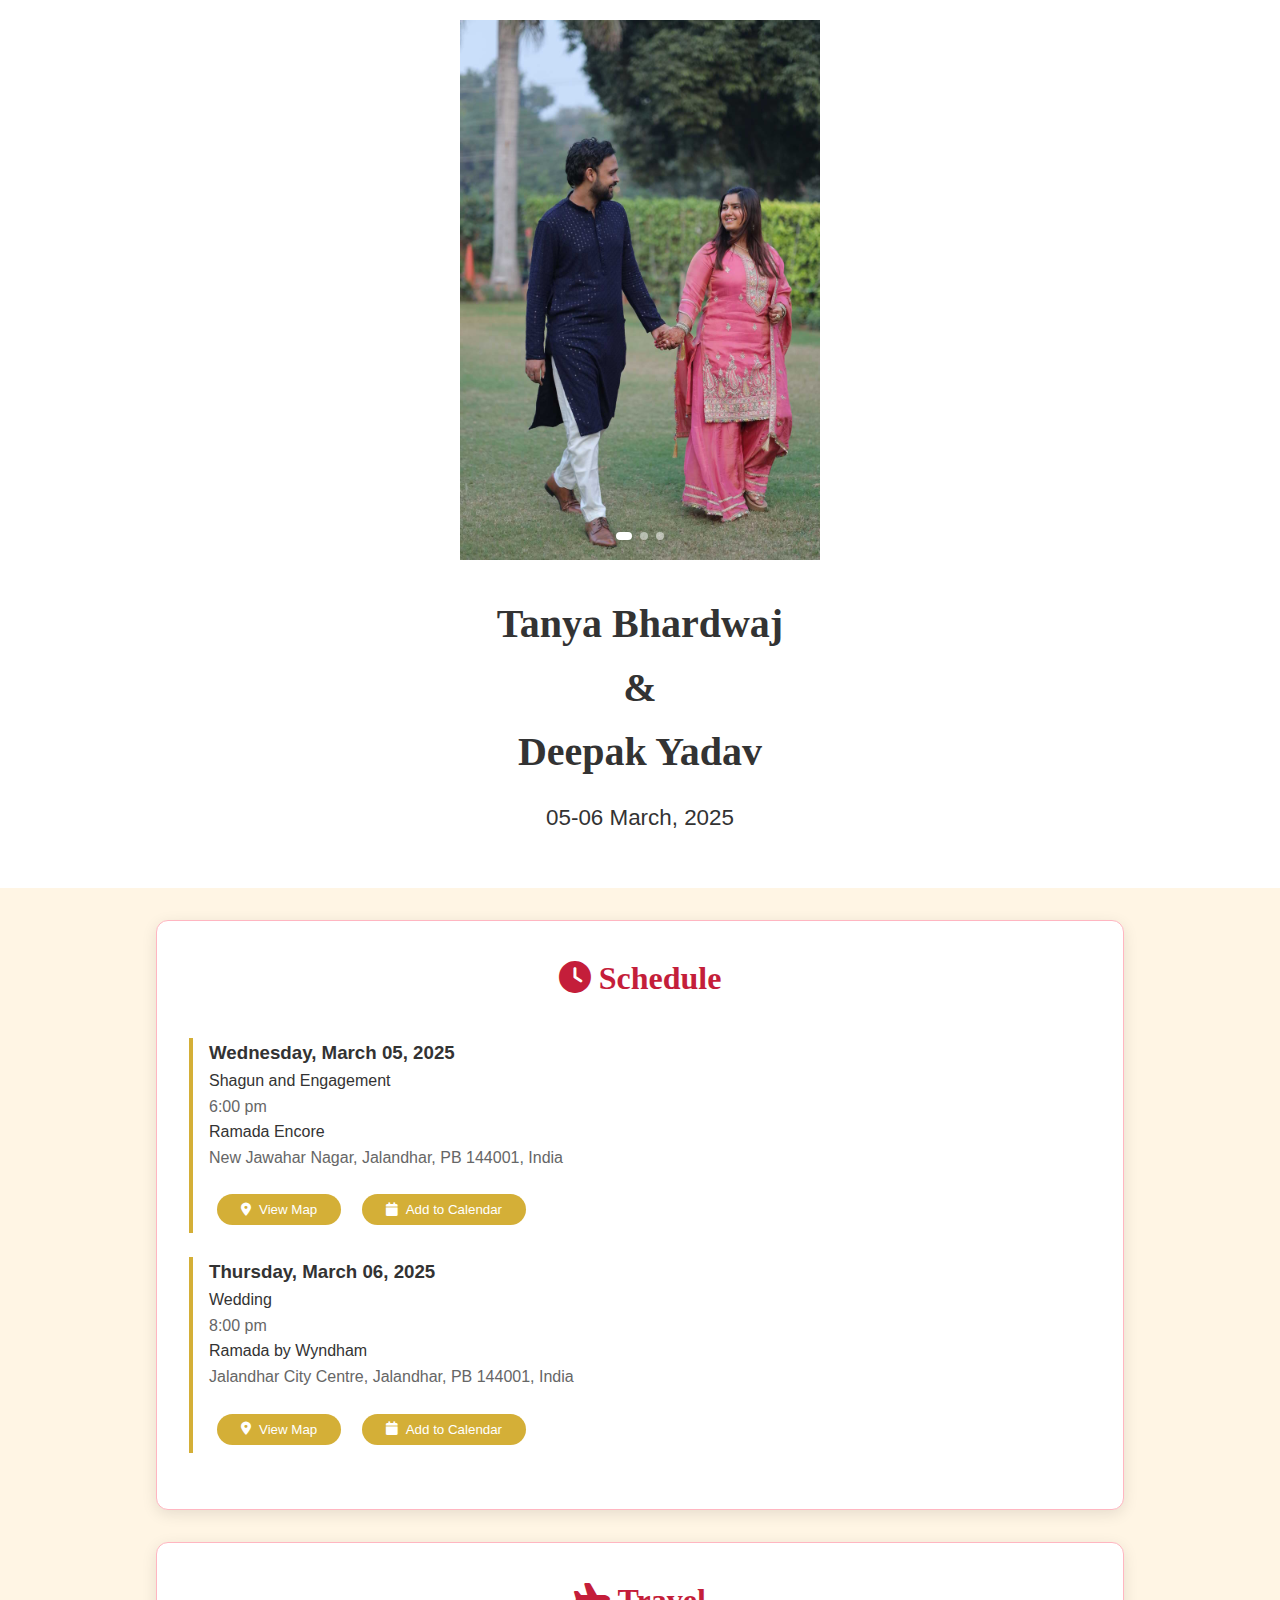
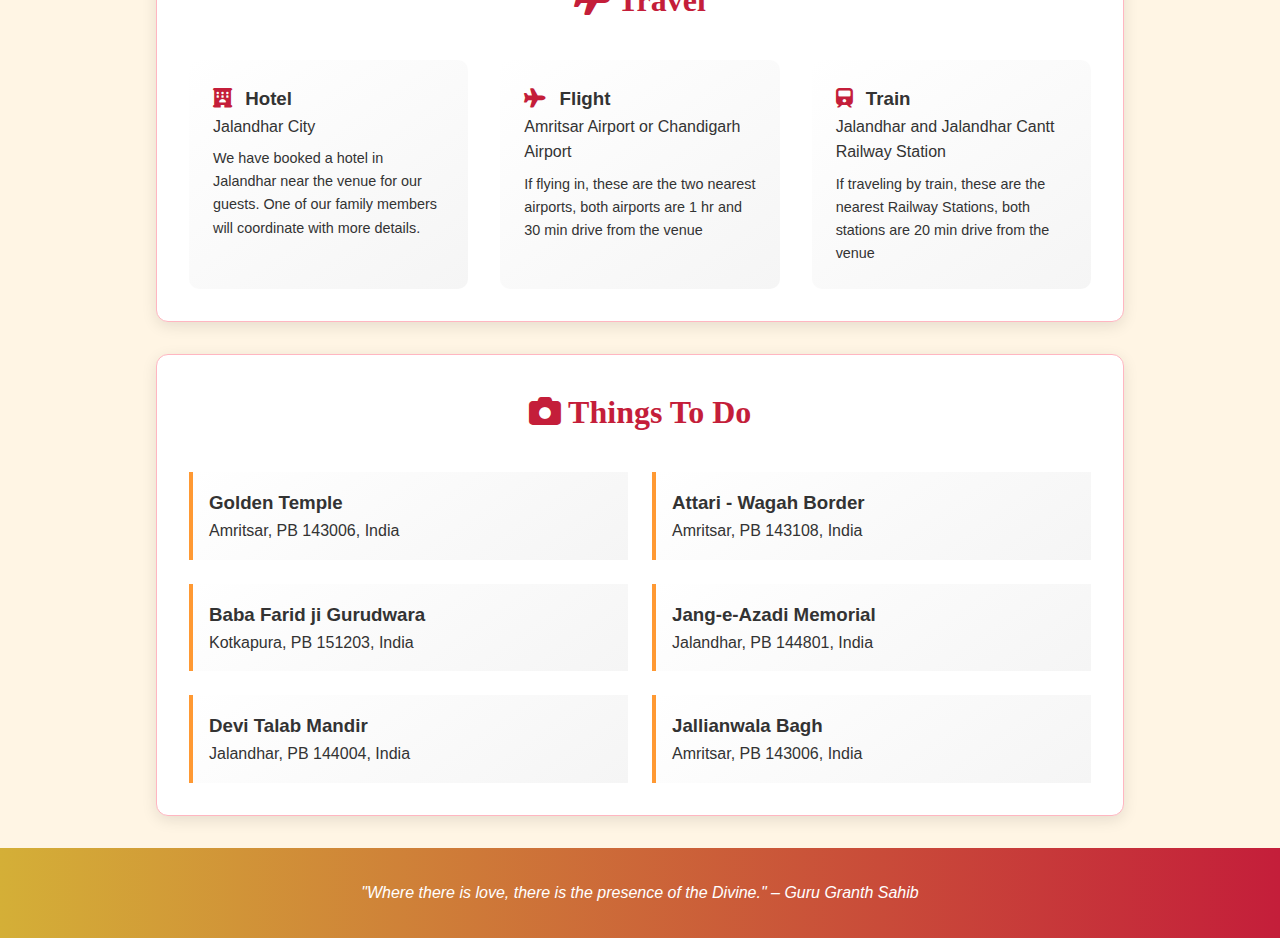
==== commit ead2866f: "Update td.html" ====
--- a/td.html
+++ b/td.html
@@ -276,15 +276,15 @@
         <header class="header">
             <div class="carousel">
                 <div class="carousel-slide active">
-                    <img src="1.JPG" alt="Wedding 1">
+                    <img src="2.JPG" alt="Wedding 1">
                     <div class="carousel-overlay"></div>
                 </div>
                 <div class="carousel-slide">
-                    <img src="2.JPG" alt="Wedding 2">
+                    <img src="3.JPG" alt="Wedding 2">
                     <div class="carousel-overlay"></div>
                 </div>
                 <div class="carousel-slide">
-                    <img src="3.JPG" alt="Wedding 3">
+                    <img src="1.JPG" alt="Wedding 3">
                     <div class="carousel-overlay"></div>
                 </div>
                 <div class="carousel-dots">
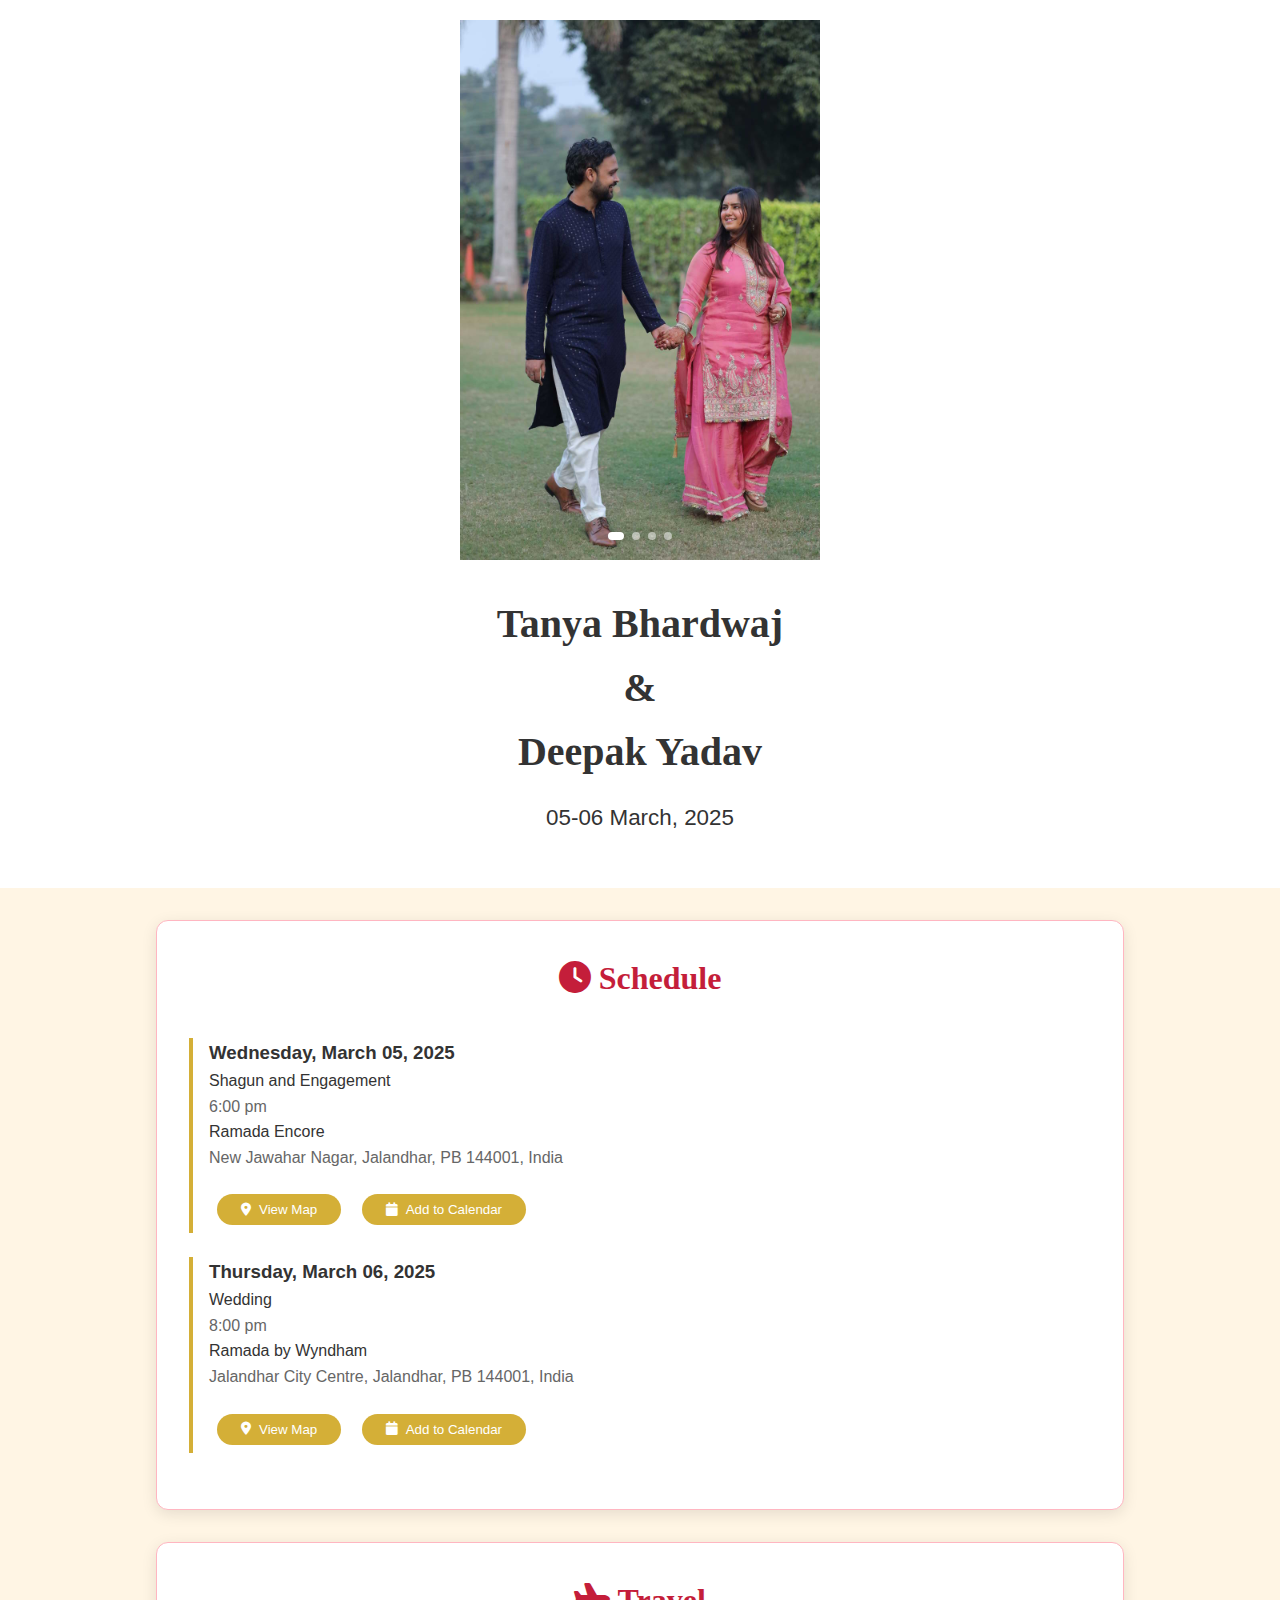
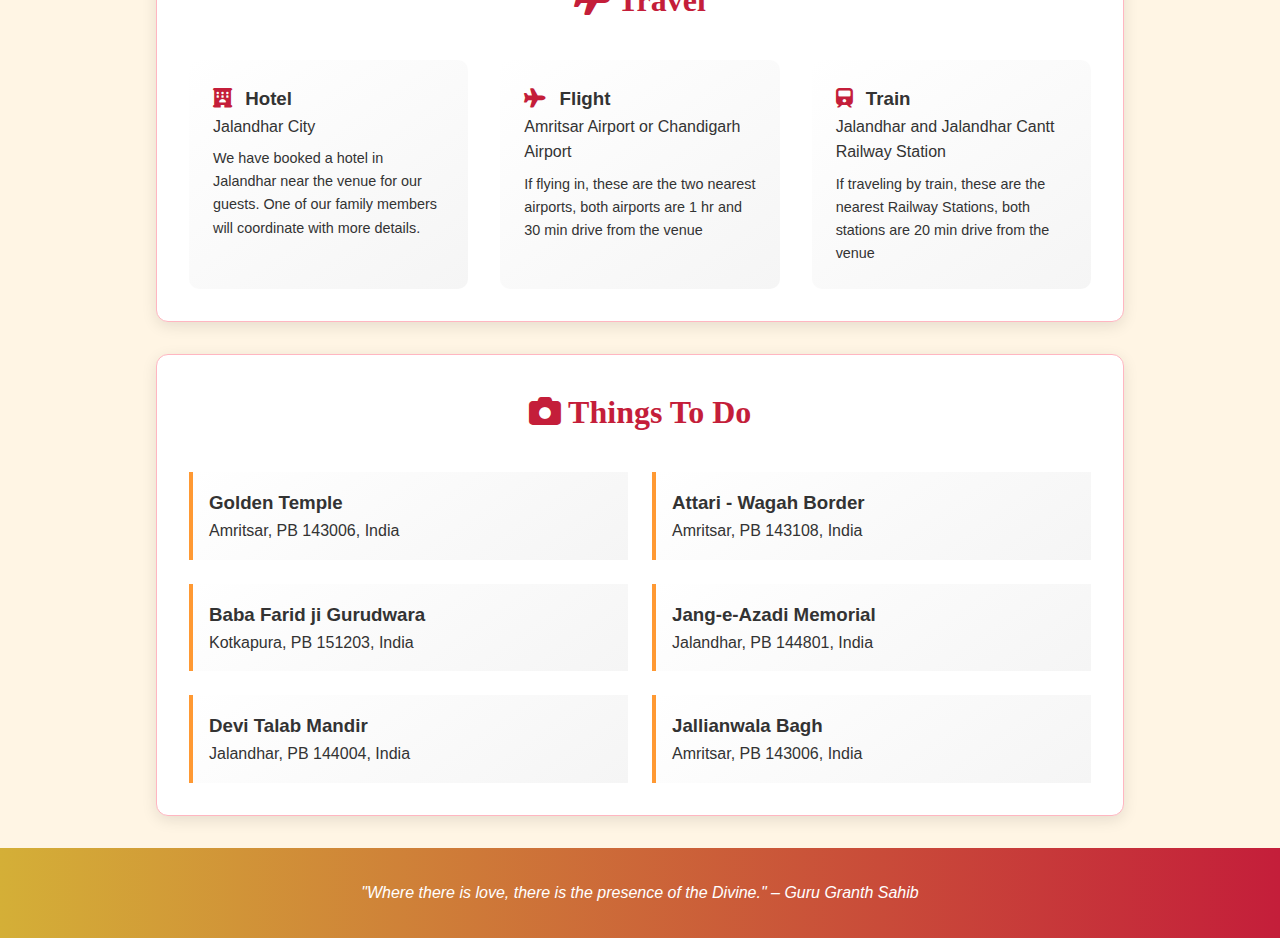
==== commit 6ed912d7: "Update td.html" ====
--- a/td.html
+++ b/td.html
@@ -287,8 +287,13 @@
                     <img src="1.JPG" alt="Wedding 3">
                     <div class="carousel-overlay"></div>
                 </div>
+                <div class="carousel-slide">
+                    <img src="4.JPG" alt="Wedding 3">
+                    <div class="carousel-overlay"></div>
+                </div>
                 <div class="carousel-dots">
                     <span class="dot active"></span>
+                    <span class="dot"></span>
                     <span class="dot"></span>
                     <span class="dot"></span>
                 </div>
